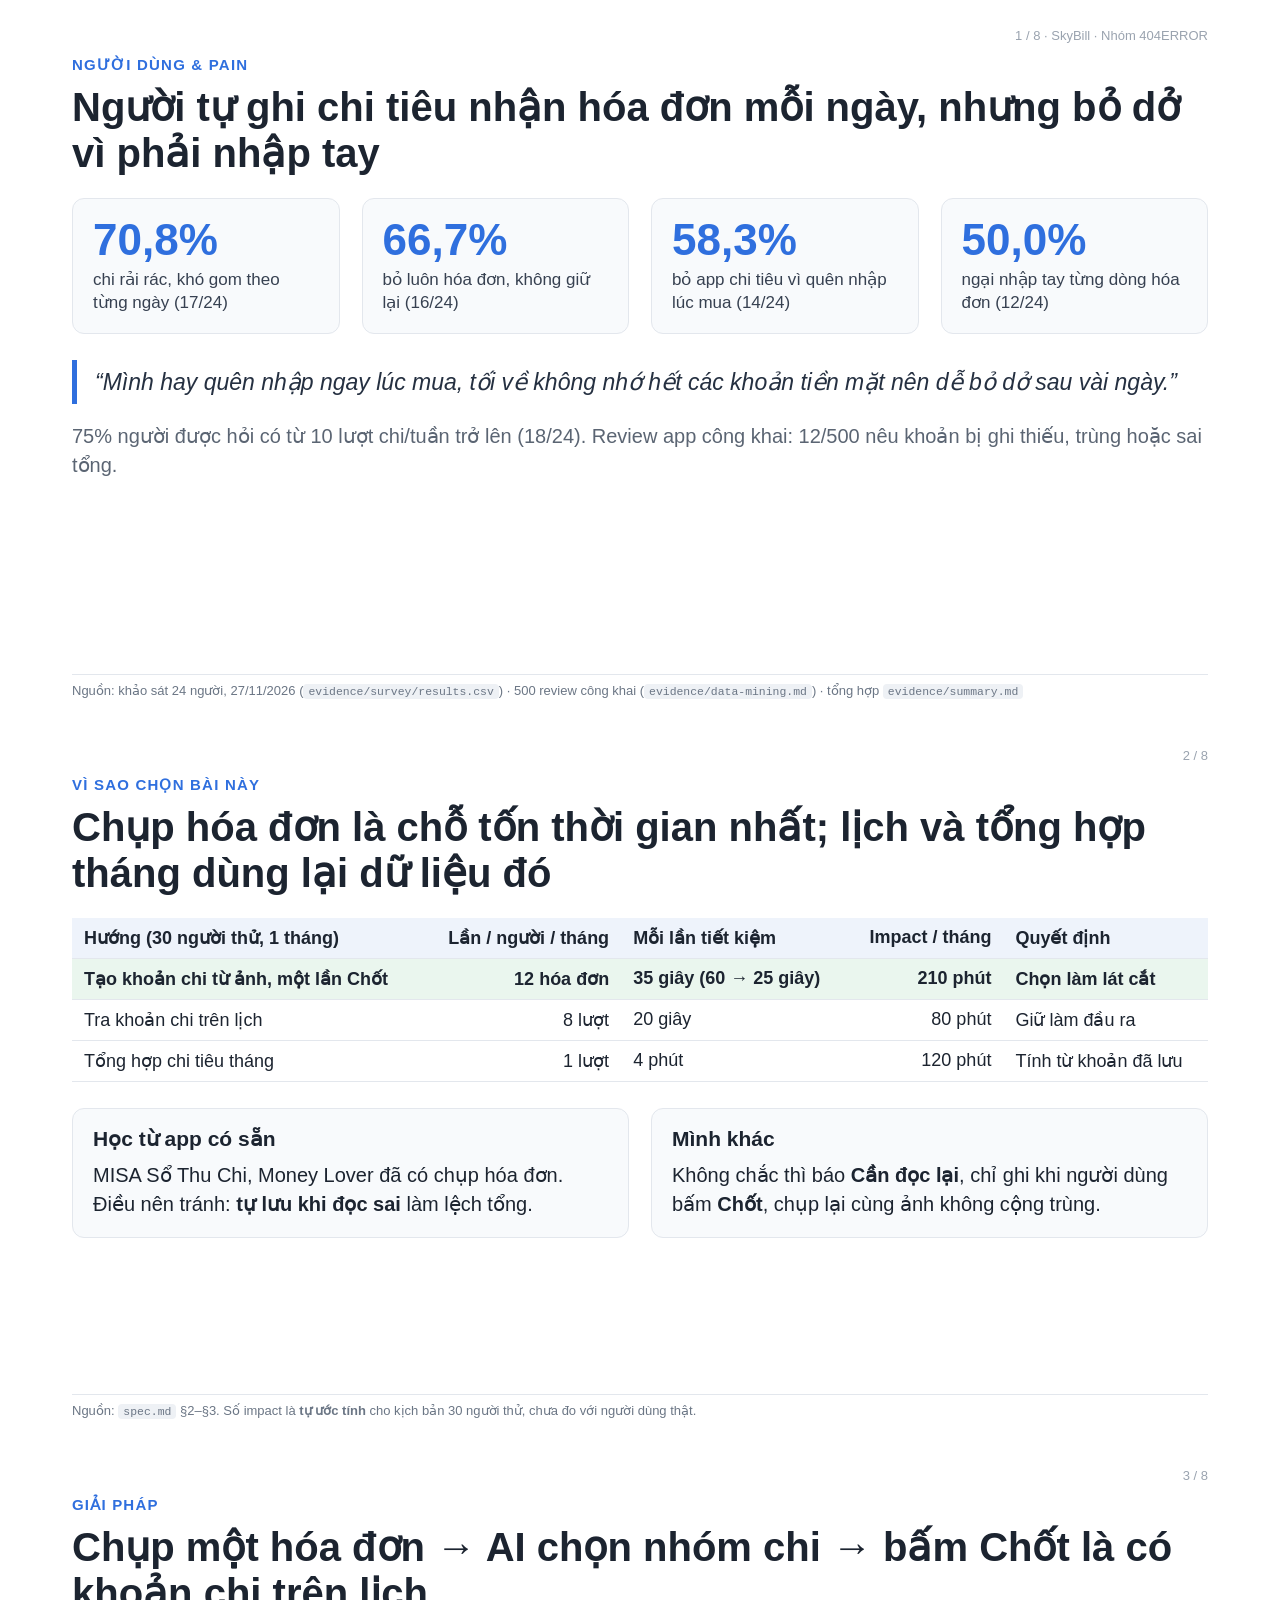
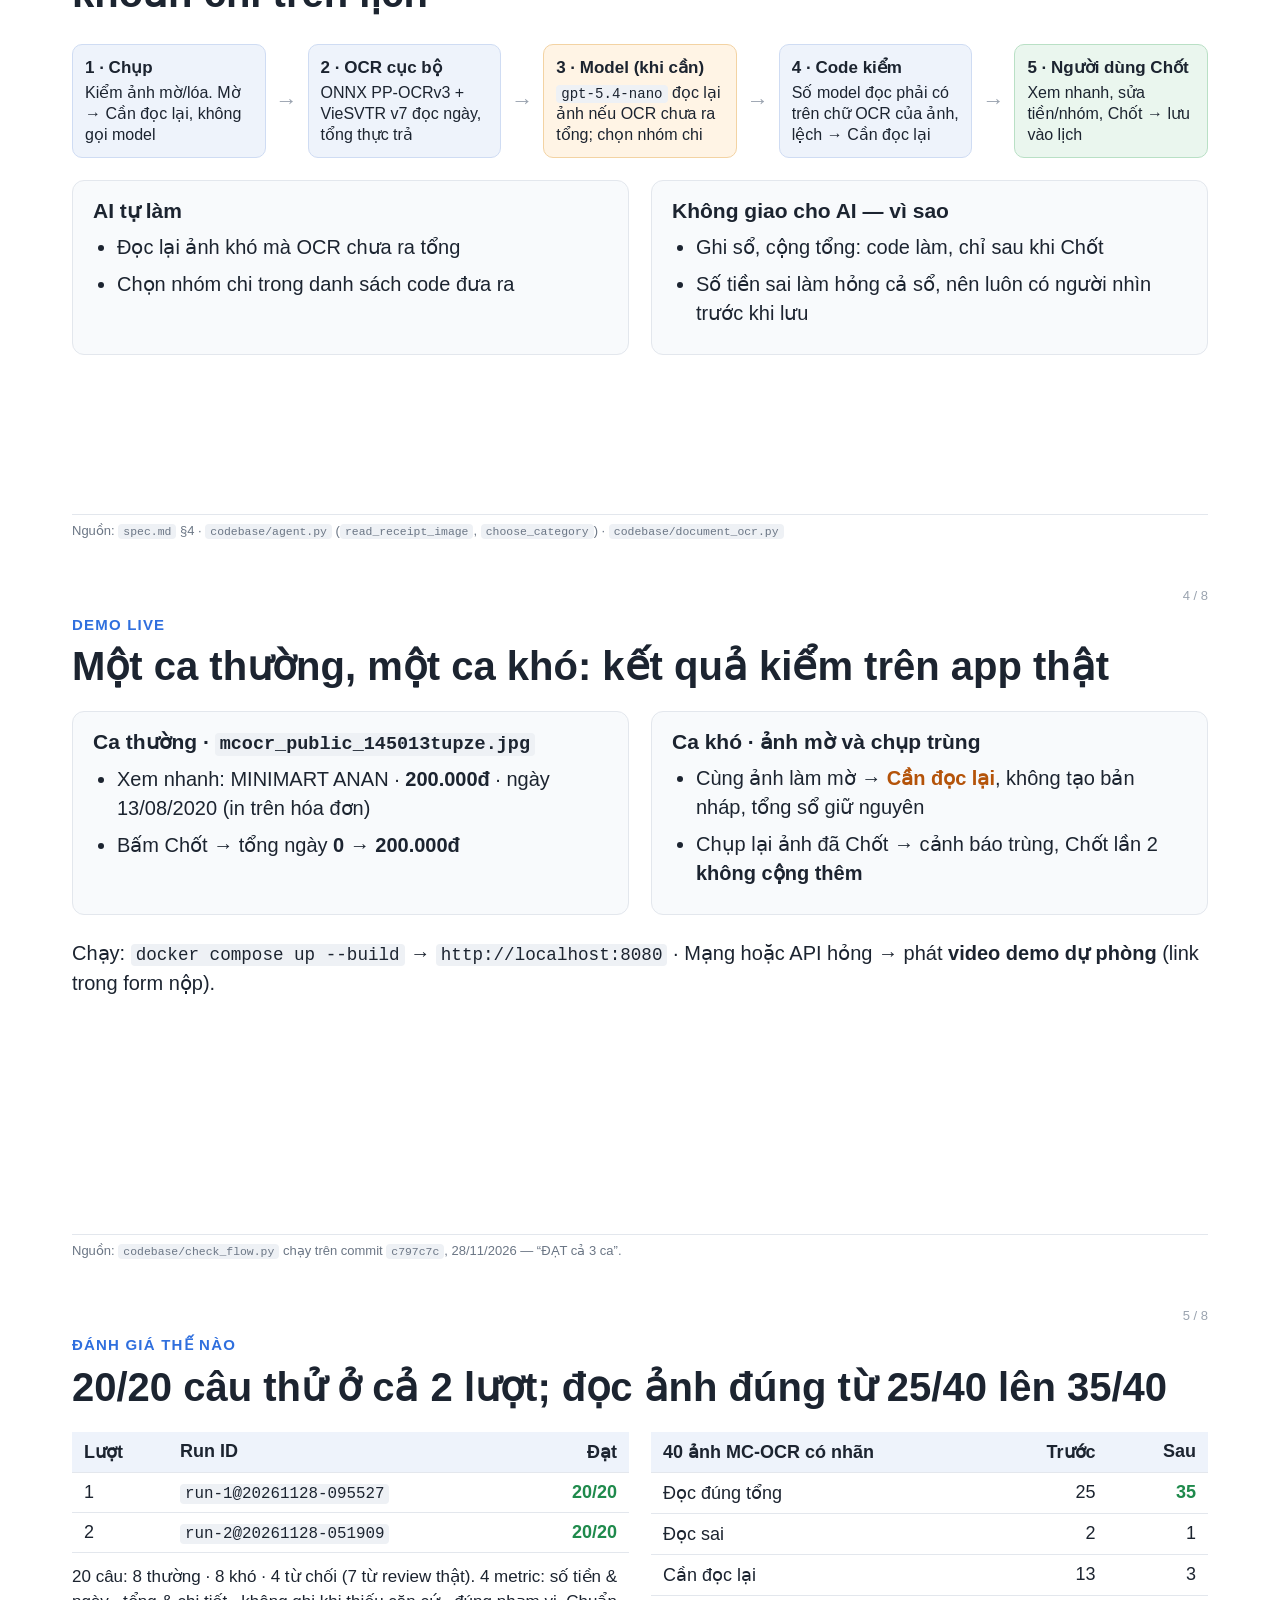
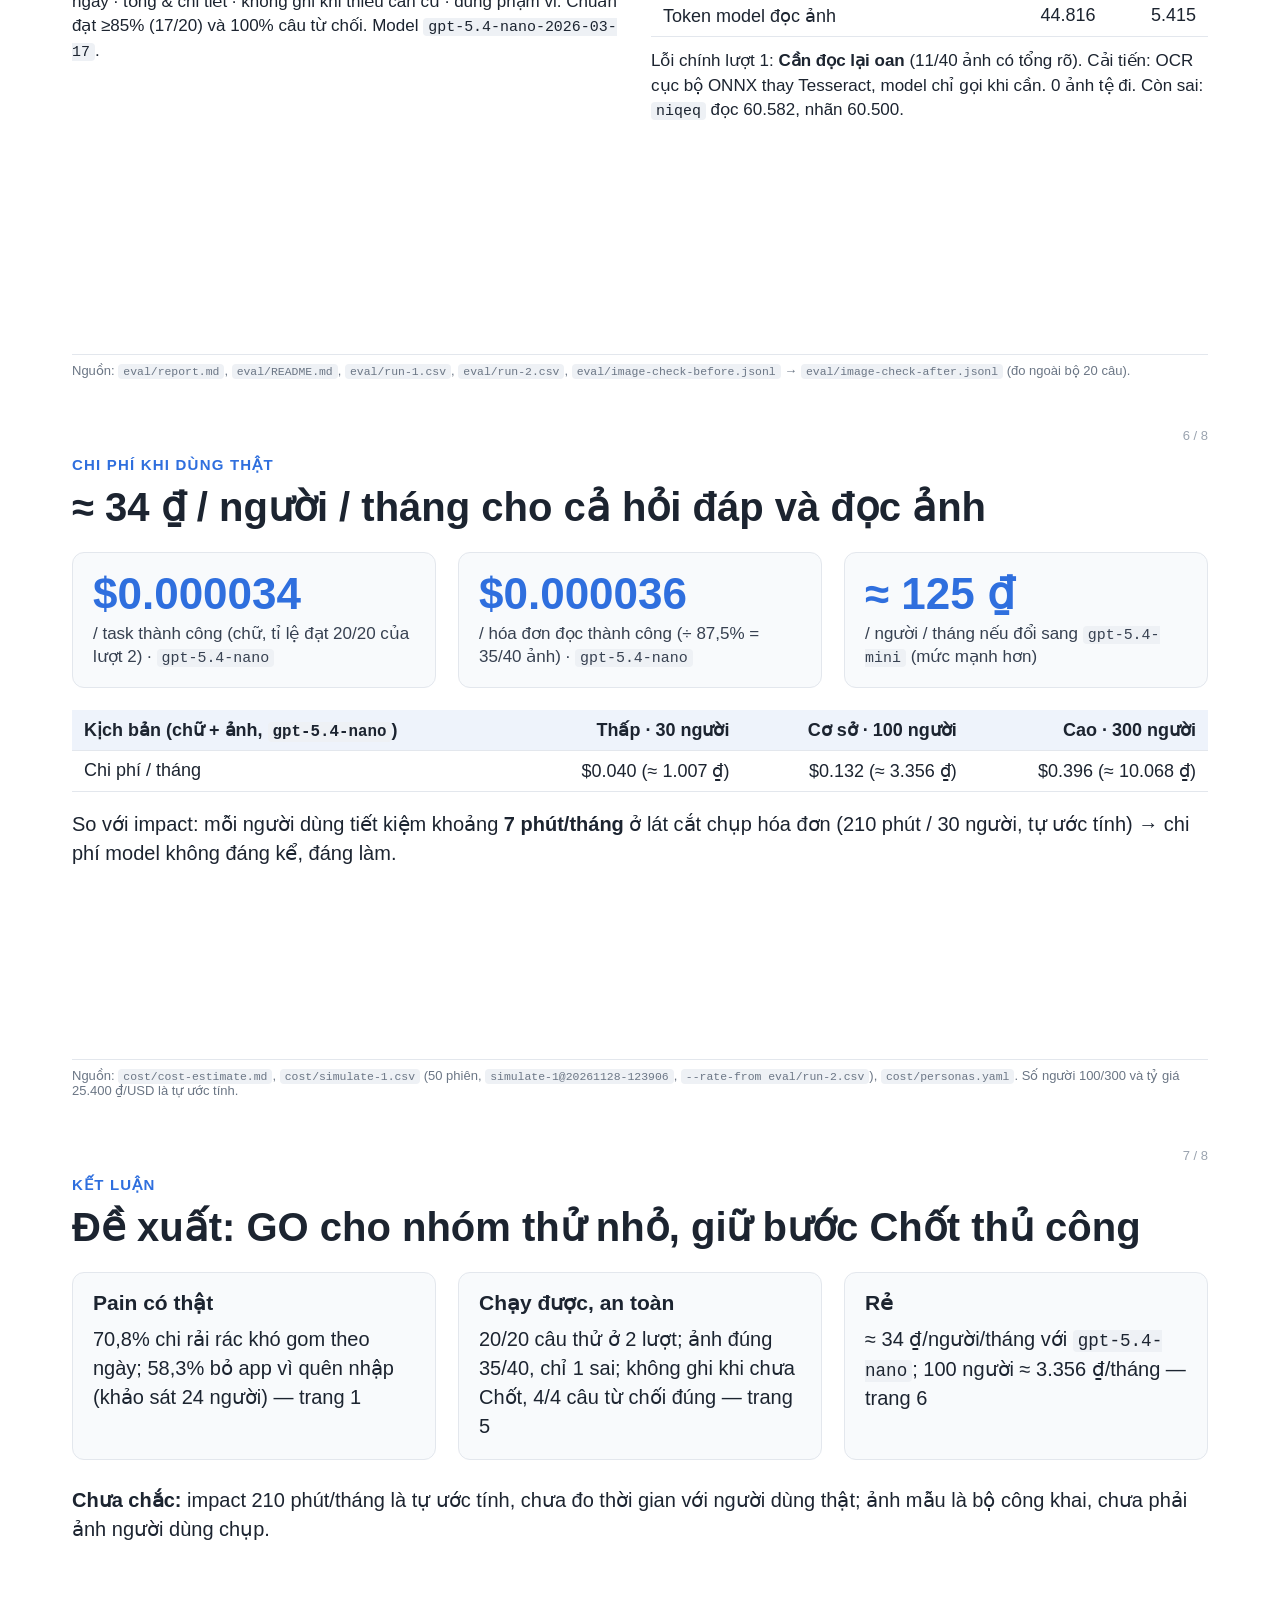
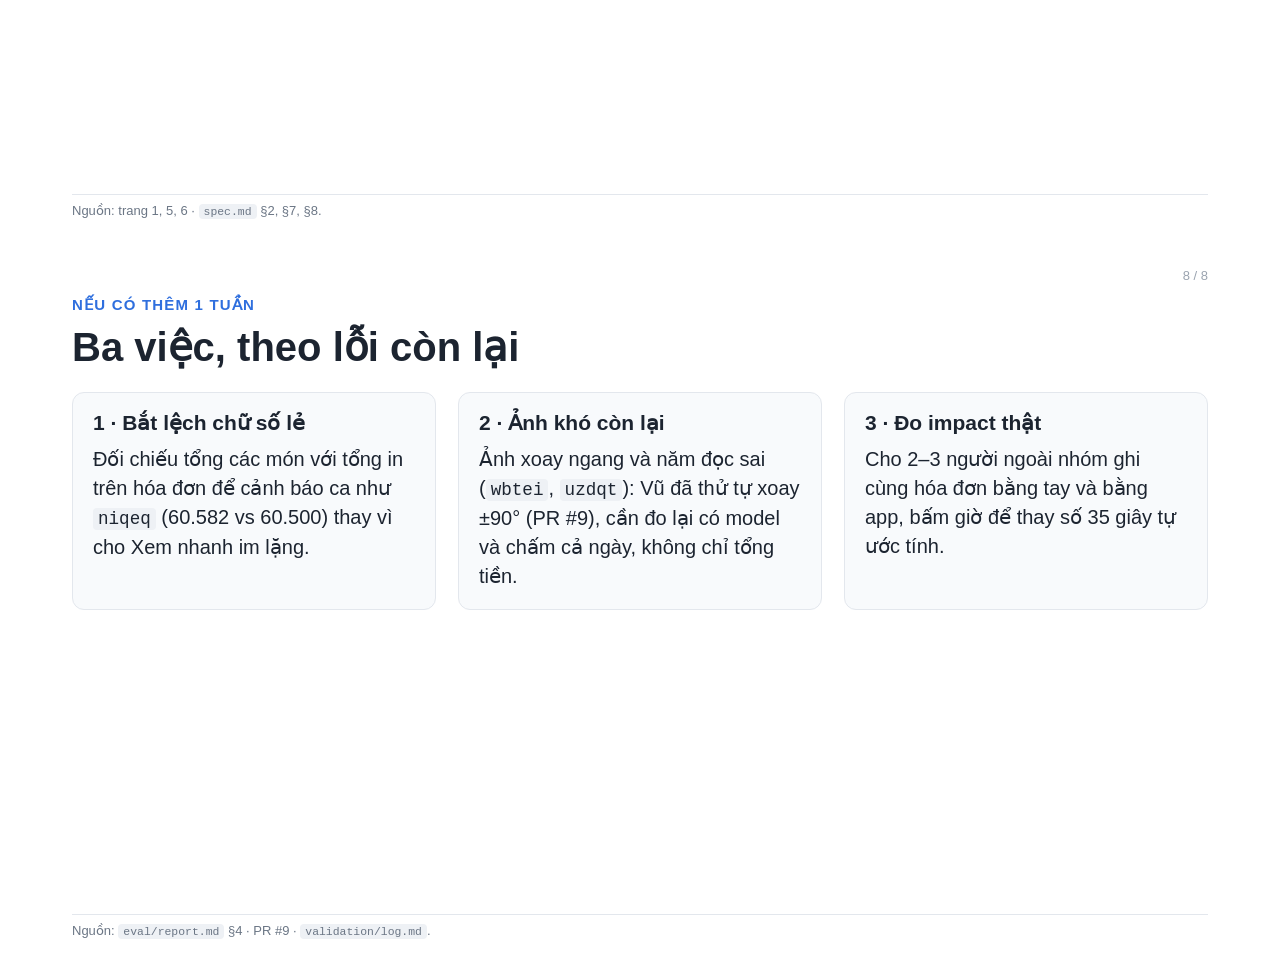
==== slides/demo-slides.html @ 3494bb7d "CP4: demo-slides.pdf (8 trang), spec §9 rủi ro & an toàn, §10 dùng AI - demo-slides.pdf ở gốc repo, " ====
<!doctype html>
<html lang="vi">
<head>
<meta charset="utf-8">
<title>SkyBill · Nhóm 404ERROR · CP4</title>
<!-- Nguồn của demo-slides.pdf. Xuất lại: google-chrome --headless --no-pdf-header-footer --print-to-pdf=demo-slides.pdf slides/demo-slides.html -->
<style>
  @page { size: 1280px 720px; margin: 0; }
  * { box-sizing: border-box; }
  html, body { margin: 0; padding: 0; }
  body { font-family: "Inter", "Segoe UI", "Noto Sans", Arial, sans-serif; color: #1c2430; -webkit-print-color-adjust: exact; print-color-adjust: exact; }
  .slide { width: 1280px; height: 720px; padding: 56px 72px 44px; position: relative; page-break-after: always; overflow: hidden; background: #fff; display: flex; flex-direction: column; }
  .slide:last-child { page-break-after: auto; }
  .kicker { font-size: 15px; letter-spacing: .08em; text-transform: uppercase; color: #2f6fde; font-weight: 700; margin-bottom: 10px; }
  h1 { font-size: 40px; line-height: 1.15; margin: 0 0 22px; font-weight: 750; }
  h2 { font-size: 21px; margin: 0 0 10px; font-weight: 700; }
  p, li { font-size: 20px; line-height: 1.45; }
  ul { margin: 0; padding-left: 24px; }
  li { margin-bottom: 8px; }
  .src { position: absolute; left: 72px; right: 72px; bottom: 22px; font-size: 13px; color: #6b7685; border-top: 1px solid #e3e7ed; padding-top: 8px; }
  .page { position: absolute; right: 72px; top: 28px; font-size: 13px; color: #9aa3af; }
  .grid { display: grid; gap: 22px; }
  .g2 { grid-template-columns: 1fr 1fr; }
  .g3 { grid-template-columns: repeat(3, 1fr); }
  .g4 { grid-template-columns: repeat(4, 1fr); }
  .card { border: 1px solid #e3e7ed; border-radius: 12px; padding: 18px 20px; background: #f8fafc; }
  .stat { font-size: 44px; font-weight: 800; color: #2f6fde; line-height: 1.05; }
  .stat small { font-size: 20px; font-weight: 600; color: #4b5563; }
  .label { font-size: 17px; color: #374151; margin-top: 6px; line-height: 1.35; }
  .quote { font-size: 23px; line-height: 1.4; font-style: italic; border-left: 5px solid #2f6fde; padding: 6px 0 6px 18px; margin: 0; color: #253041; }
  table { border-collapse: collapse; width: 100%; font-size: 18px; }
  th, td { text-align: left; padding: 9px 12px; border-bottom: 1px solid #e3e7ed; vertical-align: top; }
  th { background: #eef3fb; font-weight: 700; }
  td.num, th.num { text-align: right; font-variant-numeric: tabular-nums; }
  .pick td { background: #eaf6ee; font-weight: 600; }
  .flow { display: flex; align-items: stretch; gap: 10px; margin: 6px 0 22px; }
  .step { flex: 1; border-radius: 10px; padding: 12px 12px; font-size: 16px; line-height: 1.3; background: #eef3fb; border: 1px solid #cfdcf3; }
  .step b { display: block; font-size: 17px; margin-bottom: 4px; }
  .step.ai { background: #fff4e5; border-color: #f3d3a3; }
  .step.human { background: #eaf6ee; border-color: #b9e0c5; }
  .arrow { align-self: center; color: #9aa3af; font-size: 22px; }
  .ok { color: #1f8a4c; font-weight: 700; }
  .warn { color: #b45309; font-weight: 700; }
  .big { font-size: 64px; font-weight: 850; color: #1f8a4c; line-height: 1; }
  code { font-family: "JetBrains Mono", Consolas, monospace; font-size: .88em; background: #eef1f5; padding: 1px 5px; border-radius: 4px; }
  .title-slide { justify-content: center; background: linear-gradient(135deg, #f3f7fe 0%, #ffffff 60%); }
  .title-slide h1 { font-size: 54px; margin-bottom: 14px; }
  .muted { color: #5b6573; }
</style>
</head>
<body>

<!-- 1 · Người dùng & pain -->
<section class="slide">
  <div class="page">1 / 8 · SkyBill · Nhóm 404ERROR</div>
  <div class="kicker">Người dùng &amp; pain</div>
  <h1>Người tự ghi chi tiêu nhận hóa đơn mỗi ngày, nhưng bỏ dở vì phải nhập tay</h1>
  <div class="grid g4" style="margin-bottom:26px">
    <div class="card"><div class="stat">70,8%</div><div class="label">chi rải rác, khó gom theo từng ngày (17/24)</div></div>
    <div class="card"><div class="stat">66,7%</div><div class="label">bỏ luôn hóa đơn, không giữ lại (16/24)</div></div>
    <div class="card"><div class="stat">58,3%</div><div class="label">bỏ app chi tiêu vì quên nhập lúc mua (14/24)</div></div>
    <div class="card"><div class="stat">50,0%</div><div class="label">ngại nhập tay từng dòng hóa đơn (12/24)</div></div>
  </div>
  <p class="quote">“Mình hay quên nhập ngay lúc mua, tối về không nhớ hết các khoản tiền mặt nên dễ bỏ dở sau vài ngày.”</p>
  <p class="muted" style="margin-top:18px">75% người được hỏi có từ 10 lượt chi/tuần trở lên (18/24). Review app công khai: 12/500 nêu khoản bị ghi thiếu, trùng hoặc sai tổng.</p>
  <div class="src">Nguồn: khảo sát 24 người, 27/11/2026 (<code>evidence/survey/results.csv</code>) · 500 review công khai (<code>evidence/data-mining.md</code>) · tổng hợp <code>evidence/summary.md</code></div>
</section>

<!-- 2 · Vì sao chọn -->
<section class="slide">
  <div class="page">2 / 8</div>
  <div class="kicker">Vì sao chọn bài này</div>
  <h1>Chụp hóa đơn là chỗ tốn thời gian nhất; lịch và tổng hợp tháng dùng lại dữ liệu đó</h1>
  <table>
    <tr><th>Hướng (30 người thử, 1 tháng)</th><th class="num">Lần / người / tháng</th><th>Mỗi lần tiết kiệm</th><th class="num">Impact / tháng</th><th>Quyết định</th></tr>
    <tr class="pick"><td>Tạo khoản chi từ ảnh, một lần Chốt</td><td class="num">12 hóa đơn</td><td>35 giây (60 → 25 giây)</td><td class="num">210 phút</td><td>Chọn làm lát cắt</td></tr>
    <tr><td>Tra khoản chi trên lịch</td><td class="num">8 lượt</td><td>20 giây</td><td class="num">80 phút</td><td>Giữ làm đầu ra</td></tr>
    <tr><td>Tổng hợp chi tiêu tháng</td><td class="num">1 lượt</td><td>4 phút</td><td class="num">120 phút</td><td>Tính từ khoản đã lưu</td></tr>
  </table>
  <div class="grid g2" style="margin-top:26px">
    <div class="card"><h2>Học từ app có sẵn</h2><p style="margin:0">MISA Sổ Thu Chi, Money Lover đã có chụp hóa đơn. Điều nên tránh: <b>tự lưu khi đọc sai</b> làm lệch tổng.</p></div>
    <div class="card"><h2>Mình khác</h2><p style="margin:0">Không chắc thì báo <b>Cần đọc lại</b>, chỉ ghi khi người dùng bấm <b>Chốt</b>, chụp lại cùng ảnh không cộng trùng.</p></div>
  </div>
  <div class="src">Nguồn: <code>spec.md</code> §2–§3. Số impact là <b>tự ước tính</b> cho kịch bản 30 người thử, chưa đo với người dùng thật.</div>
</section>

<!-- 3 · Giải pháp -->
<section class="slide">
  <div class="page">3 / 8</div>
  <div class="kicker">Giải pháp</div>
  <h1>Chụp một hóa đơn → AI chọn nhóm chi → bấm Chốt là có khoản chi trên lịch</h1>
  <div class="flow">
    <div class="step"><b>1 · Chụp</b>Kiểm ảnh mờ/lóa. Mờ → Cần đọc lại, không gọi model</div>
    <div class="arrow">→</div>
    <div class="step"><b>2 · OCR cục bộ</b>ONNX PP-OCRv3 + VieSVTR v7 đọc ngày, tổng thực trả</div>
    <div class="arrow">→</div>
    <div class="step ai"><b>3 · Model (khi cần)</b><code>gpt-5.4-nano</code> đọc lại ảnh nếu OCR chưa ra tổng; chọn nhóm chi</div>
    <div class="arrow">→</div>
    <div class="step"><b>4 · Code kiểm</b>Số model đọc phải có trên chữ OCR của ảnh, lệch → Cần đọc lại</div>
    <div class="arrow">→</div>
    <div class="step human"><b>5 · Người dùng Chốt</b>Xem nhanh, sửa tiền/nhóm, Chốt → lưu vào lịch</div>
  </div>
  <div class="grid g2">
    <div class="card"><h2>AI tự làm</h2><ul><li>Đọc lại ảnh khó mà OCR chưa ra tổng</li><li>Chọn nhóm chi trong danh sách code đưa ra</li></ul></div>
    <div class="card"><h2>Không giao cho AI — vì sao</h2><ul><li>Ghi sổ, cộng tổng: code làm, chỉ sau khi Chốt</li><li>Số tiền sai làm hỏng cả sổ, nên luôn có người nhìn trước khi lưu</li></ul></div>
  </div>
  <div class="src">Nguồn: <code>spec.md</code> §4 · <code>codebase/agent.py</code> (<code>read_receipt_image</code>, <code>choose_category</code>) · <code>codebase/document_ocr.py</code></div>
</section>

<!-- 4 · Demo -->
<section class="slide">
  <div class="page">4 / 8</div>
  <div class="kicker">Demo live</div>
  <h1>Một ca thường, một ca khó: kết quả kiểm trên app thật</h1>
  <div class="grid g2">
    <div class="card">
      <h2>Ca thường · <code>mcocr_public_145013tupze.jpg</code></h2>
      <ul>
        <li>Xem nhanh: MINIMART ANAN · <b>200.000đ</b> · ngày 13/08/2020 (in trên hóa đơn)</li>
        <li>Bấm Chốt → tổng ngày <b>0 → 200.000đ</b></li>
      </ul>
    </div>
    <div class="card">
      <h2>Ca khó · ảnh mờ và chụp trùng</h2>
      <ul>
        <li>Cùng ảnh làm mờ → <span class="warn">Cần đọc lại</span>, không tạo bản nháp, tổng sổ giữ nguyên</li>
        <li>Chụp lại ảnh đã Chốt → cảnh báo trùng, Chốt lần 2 <b>không cộng thêm</b></li>
      </ul>
    </div>
  </div>
  <p style="margin-top:24px">Chạy: <code>docker compose up --build</code> → <code>http://localhost:8080</code> · Mạng hoặc API hỏng → phát <b>video demo dự phòng</b> (link trong form nộp).</p>
  <div class="src">Nguồn: <code>codebase/check_flow.py</code> chạy trên commit <code>c797c7c</code>, 28/11/2026 — “ĐẠT cả 3 ca”.</div>
</section>

<!-- 5 · Đánh giá -->
<section class="slide">
  <div class="page">5 / 8</div>
  <div class="kicker">Đánh giá thế nào</div>
  <h1>20/20 câu thử ở cả 2 lượt; đọc ảnh đúng từ 25/40 lên 35/40</h1>
  <div class="grid g2">
    <div>
      <table>
        <tr><th>Lượt</th><th>Run ID</th><th class="num">Đạt</th></tr>
        <tr><td>1</td><td><code>run-1@20261128-095527</code></td><td class="num ok">20/20</td></tr>
        <tr><td>2</td><td><code>run-2@20261128-051909</code></td><td class="num ok">20/20</td></tr>
      </table>
      <p style="font-size:17px;margin-top:12px">20 câu: 8 thường · 8 khó · 4 từ chối (7 từ review thật). 4 metric: số tiền &amp; ngày · tổng &amp; chi tiết · không ghi khi thiếu căn cứ · đúng phạm vi. Chuẩn đạt ≥85% (17/20) và 100% câu từ chối. Model <code>gpt-5.4-nano-2026-03-17</code>.</p>
    </div>
    <div>
      <table>
        <tr><th>40 ảnh MC-OCR có nhãn</th><th class="num">Trước</th><th class="num">Sau</th></tr>
        <tr><td>Đọc đúng tổng</td><td class="num">25</td><td class="num ok">35</td></tr>
        <tr><td>Đọc sai</td><td class="num">2</td><td class="num">1</td></tr>
        <tr><td>Cần đọc lại</td><td class="num">13</td><td class="num">3</td></tr>
        <tr><td>Token model đọc ảnh</td><td class="num">44.816</td><td class="num">5.415</td></tr>
      </table>
      <p style="font-size:17px;margin-top:12px">Lỗi chính lượt 1: <b>Cần đọc lại oan</b> (11/40 ảnh có tổng rõ). Cải tiến: OCR cục bộ ONNX thay Tesseract, model chỉ gọi khi cần. 0 ảnh tệ đi. Còn sai: <code>niqeq</code> đọc 60.582, nhãn 60.500.</p>
    </div>
  </div>
  <div class="src">Nguồn: <code>eval/report.md</code>, <code>eval/README.md</code>, <code>eval/run-1.csv</code>, <code>eval/run-2.csv</code>, <code>eval/image-check-before.jsonl</code> → <code>eval/image-check-after.jsonl</code> (đo ngoài bộ 20 câu).</div>
</section>

<!-- 6 · Chi phí -->
<section class="slide">
  <div class="page">6 / 8</div>
  <div class="kicker">Chi phí khi dùng thật</div>
  <h1>≈ 34 ₫ / người / tháng cho cả hỏi đáp và đọc ảnh</h1>
  <div class="grid g3" style="margin-bottom:22px">
    <div class="card"><div class="stat">$0.000034</div><div class="label">/ task thành công (chữ, tỉ lệ đạt 20/20 của lượt 2) · <code>gpt-5.4-nano</code></div></div>
    <div class="card"><div class="stat">$0.000036</div><div class="label">/ hóa đơn đọc thành công (÷ 87,5% = 35/40 ảnh) · <code>gpt-5.4-nano</code></div></div>
    <div class="card"><div class="stat">≈ 125 ₫</div><div class="label">/ người / tháng nếu đổi sang <code>gpt-5.4-mini</code> (mức mạnh hơn)</div></div>
  </div>
  <table>
    <tr><th>Kịch bản (chữ + ảnh, <code>gpt-5.4-nano</code>)</th><th class="num">Thấp · 30 người</th><th class="num">Cơ sở · 100 người</th><th class="num">Cao · 300 người</th></tr>
    <tr><td>Chi phí / tháng</td><td class="num">$0.040 (≈ 1.007 ₫)</td><td class="num">$0.132 (≈ 3.356 ₫)</td><td class="num">$0.396 (≈ 10.068 ₫)</td></tr>
  </table>
  <p style="margin-top:18px">So với impact: mỗi người dùng tiết kiệm khoảng <b>7 phút/tháng</b> ở lát cắt chụp hóa đơn (210 phút / 30 người, tự ước tính) → chi phí model không đáng kể, đáng làm.</p>
  <div class="src">Nguồn: <code>cost/cost-estimate.md</code>, <code>cost/simulate-1.csv</code> (50 phiên, <code>simulate-1@20261128-123906</code>, <code>--rate-from eval/run-2.csv</code>), <code>cost/personas.yaml</code>. Số người 100/300 và tỷ giá 25.400 ₫/USD là tự ước tính.</div>
</section>

<!-- 7 · Kết luận -->
<section class="slide">
  <div class="page">7 / 8</div>
  <div class="kicker">Kết luận</div>
  <h1>Đề xuất: GO cho nhóm thử nhỏ, giữ bước Chốt thủ công</h1>
  <div class="grid g3">
    <div class="card"><h2>Pain có thật</h2><p style="margin:0">70,8% chi rải rác khó gom theo ngày; 58,3% bỏ app vì quên nhập (khảo sát 24 người) — trang 1</p></div>
    <div class="card"><h2>Chạy được, an toàn</h2><p style="margin:0">20/20 câu thử ở 2 lượt; ảnh đúng 35/40, chỉ 1 sai; không ghi khi chưa Chốt, 4/4 câu từ chối đúng — trang 5</p></div>
    <div class="card"><h2>Rẻ</h2><p style="margin:0">≈ 34 ₫/người/tháng với <code>gpt-5.4-nano</code>; 100 người ≈ 3.356 ₫/tháng — trang 6</p></div>
  </div>
  <p style="margin-top:26px"><b>Chưa chắc:</b> impact 210 phút/tháng là tự ước tính, chưa đo thời gian với người dùng thật; ảnh mẫu là bộ công khai, chưa phải ảnh người dùng chụp.</p>
  <div class="src">Nguồn: trang 1, 5, 6 · <code>spec.md</code> §2, §7, §8.</div>
</section>

<!-- 8 · Thêm 1 tuần -->
<section class="slide">
  <div class="page">8 / 8</div>
  <div class="kicker">Nếu có thêm 1 tuần</div>
  <h1>Ba việc, theo lỗi còn lại</h1>
  <div class="grid g3">
    <div class="card"><h2>1 · Bắt lệch chữ số lẻ</h2><p style="margin:0">Đối chiếu tổng các món với tổng in trên hóa đơn để cảnh báo ca như <code>niqeq</code> (60.582 vs 60.500) thay vì cho Xem nhanh im lặng.</p></div>
    <div class="card"><h2>2 · Ảnh khó còn lại</h2><p style="margin:0">Ảnh xoay ngang và năm đọc sai (<code>wbtei</code>, <code>uzdqt</code>): Vũ đã thử tự xoay ±90° (PR #9), cần đo lại có model và chấm cả ngày, không chỉ tổng tiền.</p></div>
    <div class="card"><h2>3 · Đo impact thật</h2><p style="margin:0">Cho 2–3 người ngoài nhóm ghi cùng hóa đơn bằng tay và bằng app, bấm giờ để thay số 35 giây tự ước tính.</p></div>
  </div>
  <div class="src">Nguồn: <code>eval/report.md</code> §4 · PR #9 · <code>validation/log.md</code>.</div>
</section>

</body>
</html>
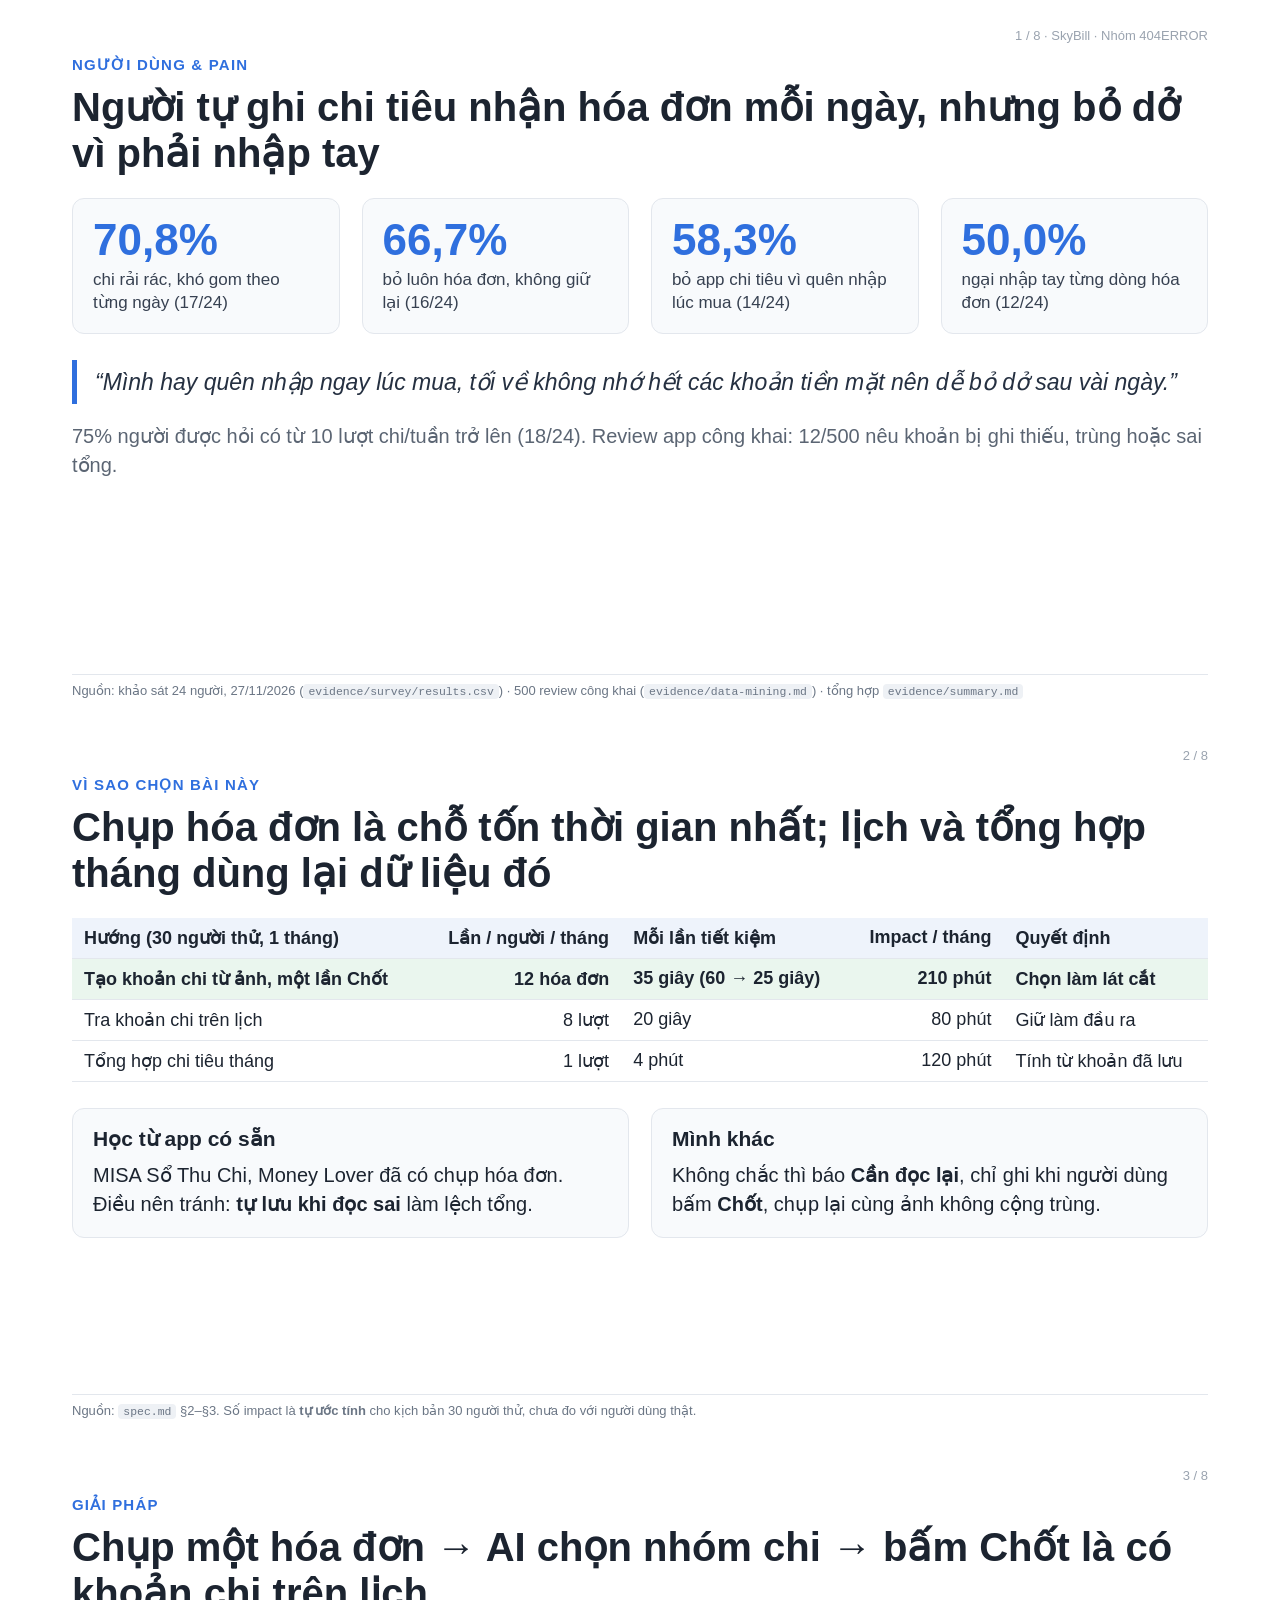
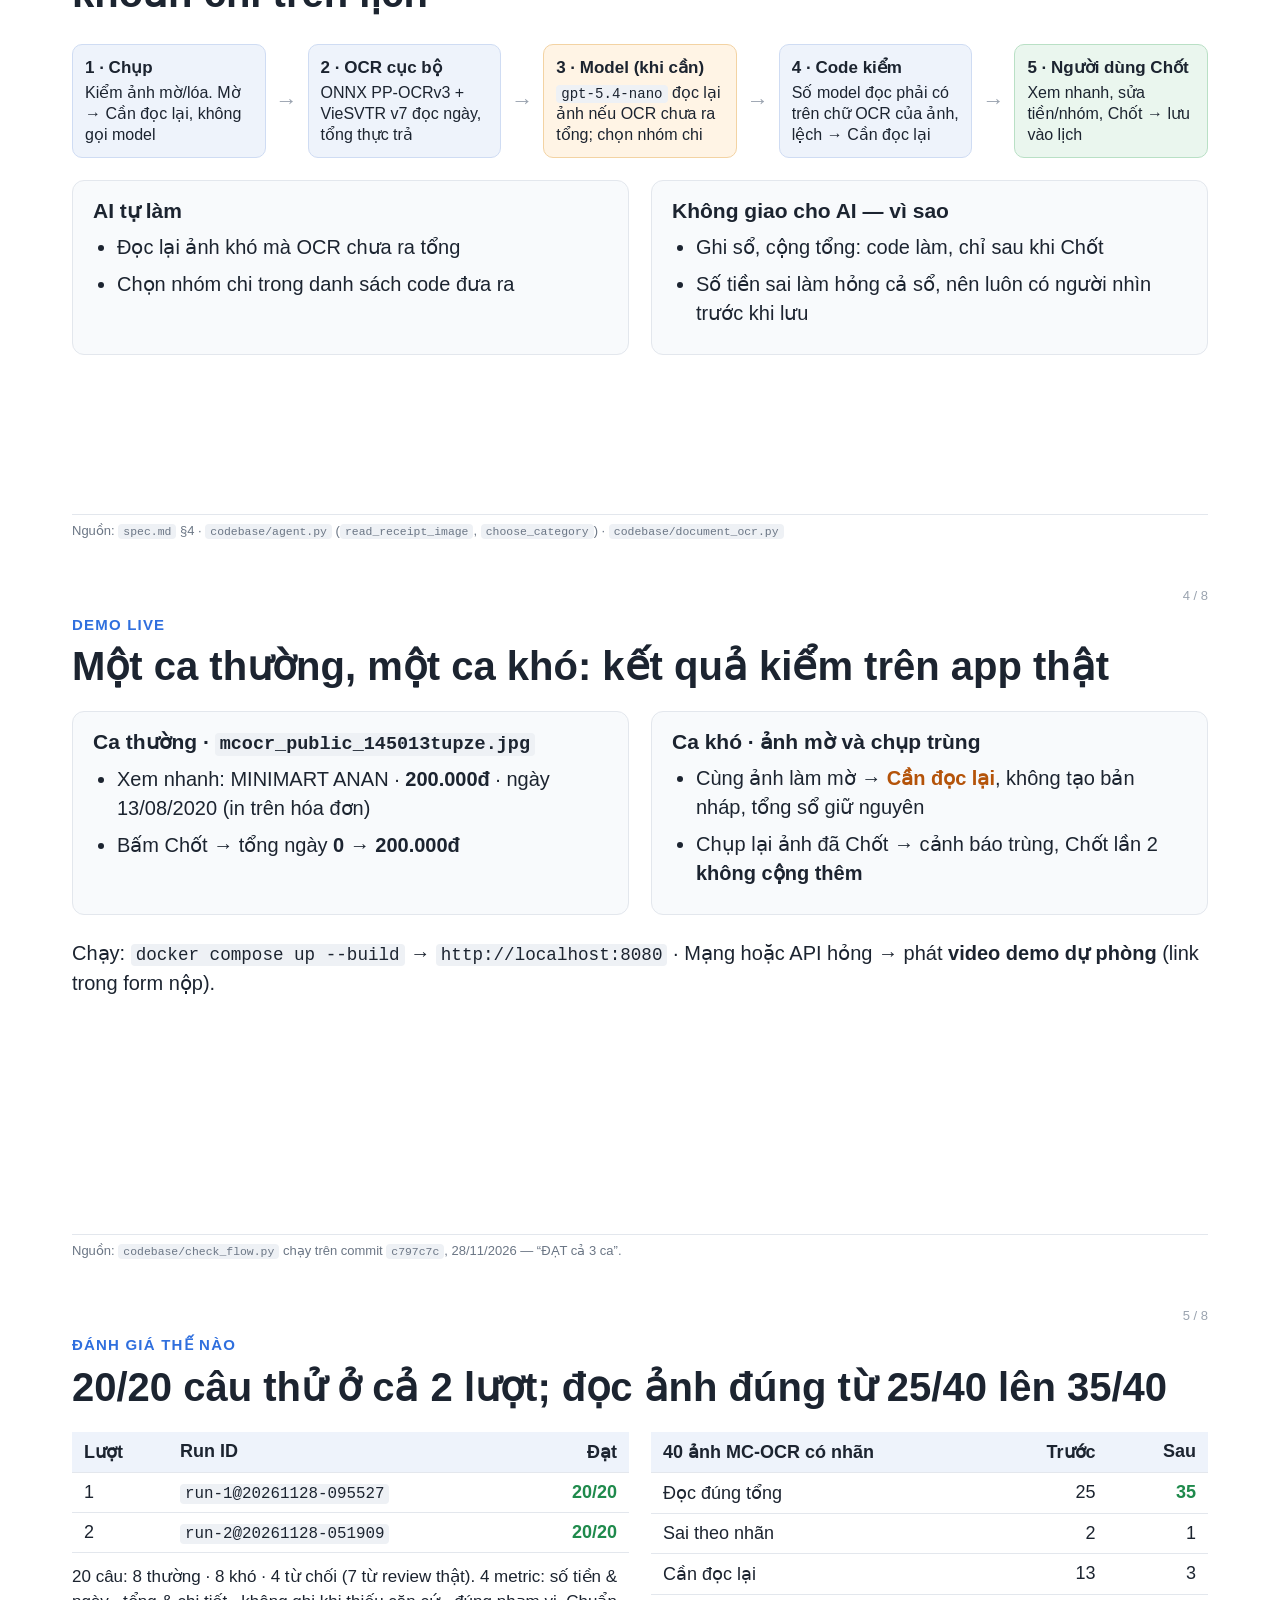
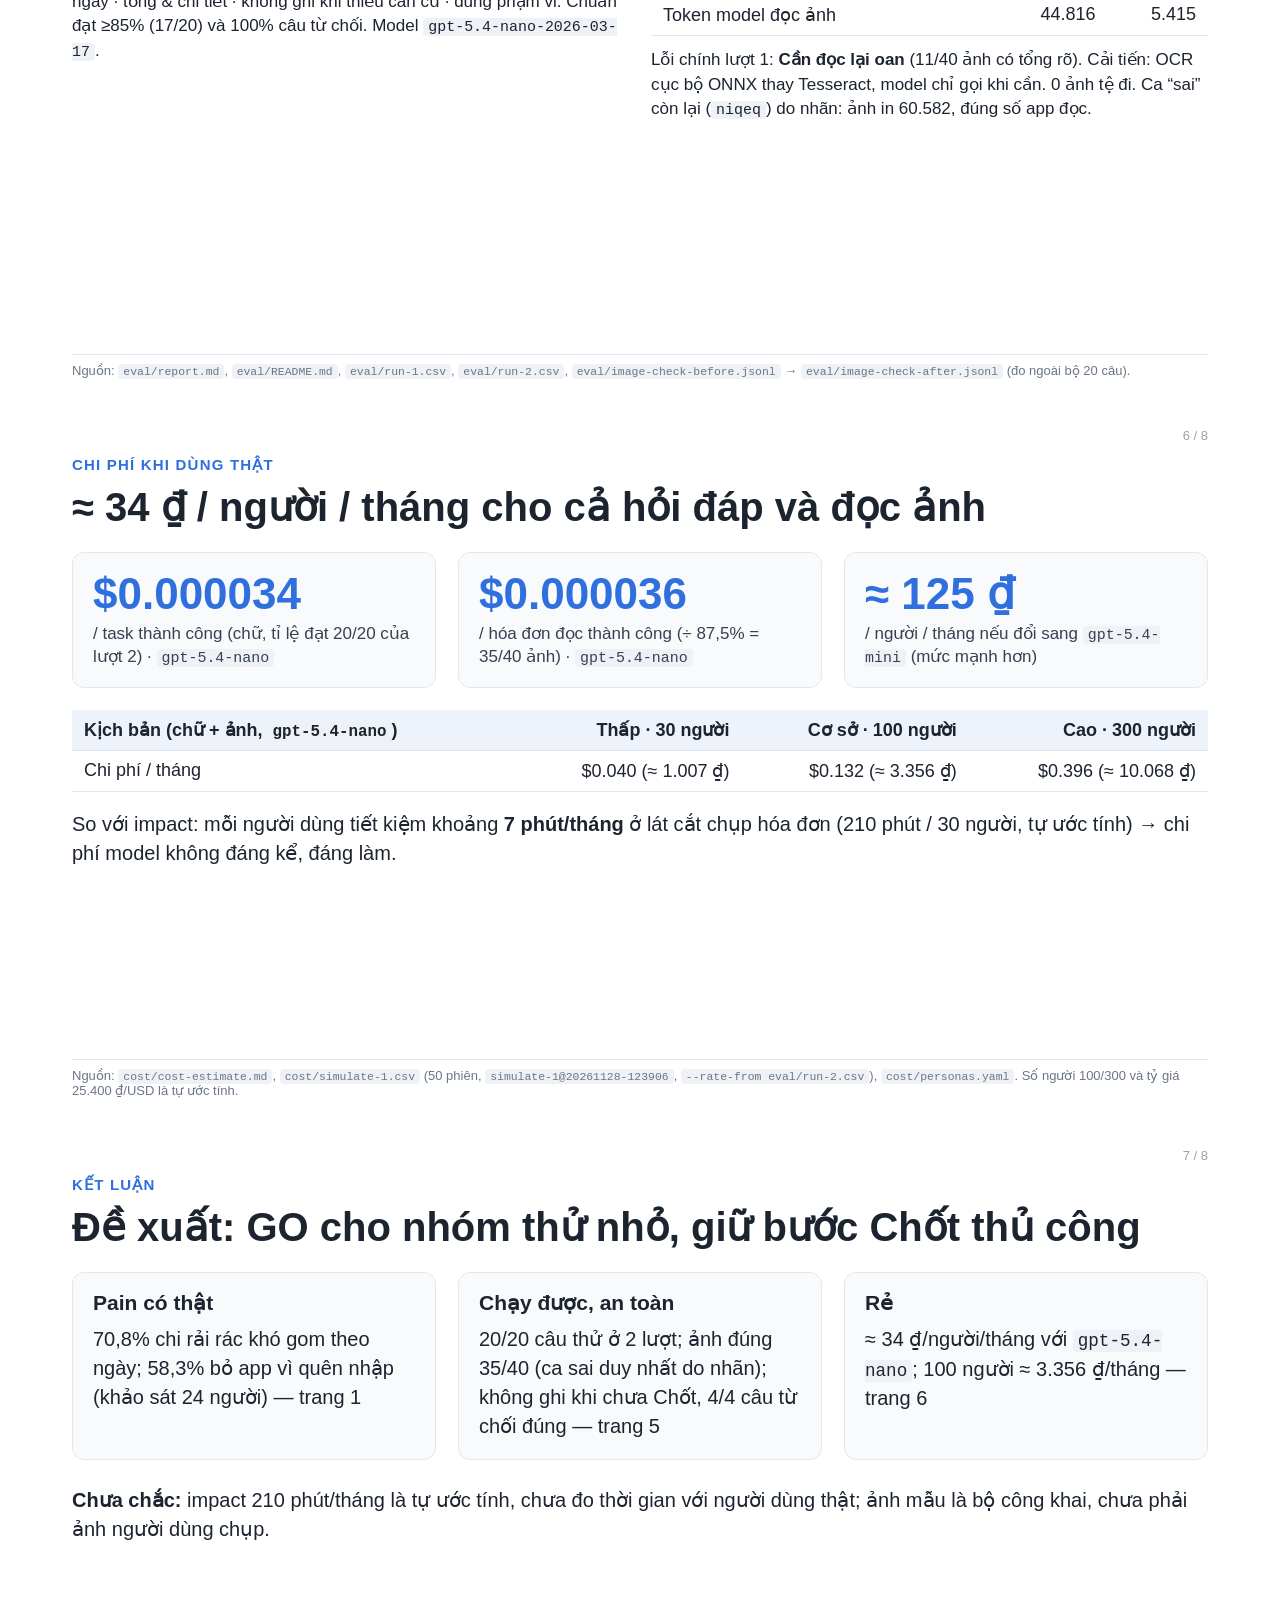
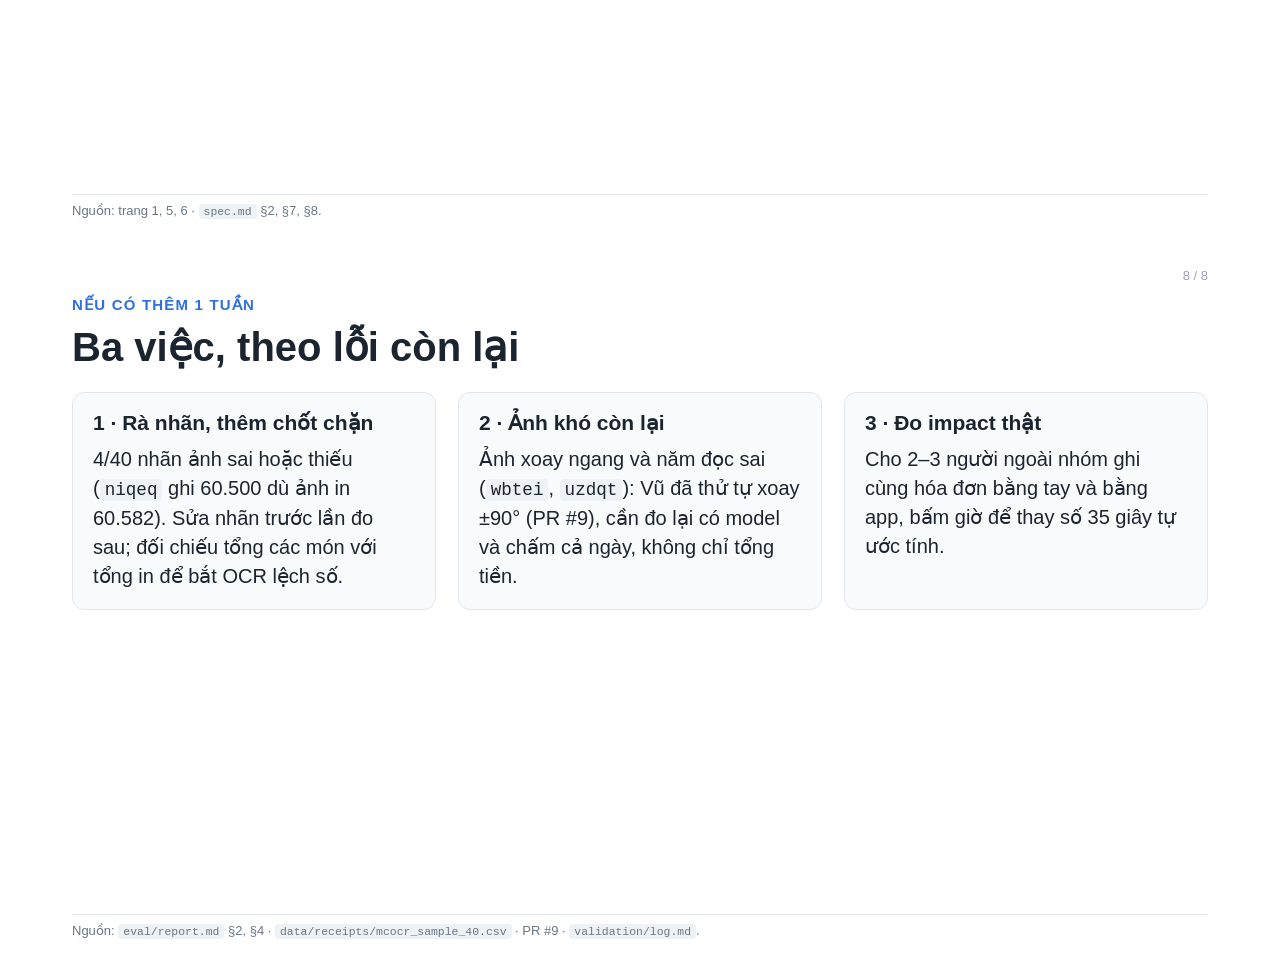
==== commit 4acb54df: "eval(post-cp4): ca niqeq là lỗi nhãn, không phải đọc sai Ảnh mcocr_public_145013niqeq.jpg in TỔNG TI" ====
--- a/slides/demo-slides.html
+++ b/slides/demo-slides.html
@@ -150,11 +150,11 @@
       <table>
         <tr><th>40 ảnh MC-OCR có nhãn</th><th class="num">Trước</th><th class="num">Sau</th></tr>
         <tr><td>Đọc đúng tổng</td><td class="num">25</td><td class="num ok">35</td></tr>
-        <tr><td>Đọc sai</td><td class="num">2</td><td class="num">1</td></tr>
+        <tr><td>Sai theo nhãn</td><td class="num">2</td><td class="num">1</td></tr>
         <tr><td>Cần đọc lại</td><td class="num">13</td><td class="num">3</td></tr>
         <tr><td>Token model đọc ảnh</td><td class="num">44.816</td><td class="num">5.415</td></tr>
       </table>
-      <p style="font-size:17px;margin-top:12px">Lỗi chính lượt 1: <b>Cần đọc lại oan</b> (11/40 ảnh có tổng rõ). Cải tiến: OCR cục bộ ONNX thay Tesseract, model chỉ gọi khi cần. 0 ảnh tệ đi. Còn sai: <code>niqeq</code> đọc 60.582, nhãn 60.500.</p>
+      <p style="font-size:17px;margin-top:12px">Lỗi chính lượt 1: <b>Cần đọc lại oan</b> (11/40 ảnh có tổng rõ). Cải tiến: OCR cục bộ ONNX thay Tesseract, model chỉ gọi khi cần. 0 ảnh tệ đi. Ca “sai” còn lại (<code>niqeq</code>) do nhãn: ảnh in 60.582, đúng số app đọc.</p>
     </div>
   </div>
   <div class="src">Nguồn: <code>eval/report.md</code>, <code>eval/README.md</code>, <code>eval/run-1.csv</code>, <code>eval/run-2.csv</code>, <code>eval/image-check-before.jsonl</code> → <code>eval/image-check-after.jsonl</code> (đo ngoài bộ 20 câu).</div>
@@ -185,7 +185,7 @@
   <h1>Đề xuất: GO cho nhóm thử nhỏ, giữ bước Chốt thủ công</h1>
   <div class="grid g3">
     <div class="card"><h2>Pain có thật</h2><p style="margin:0">70,8% chi rải rác khó gom theo ngày; 58,3% bỏ app vì quên nhập (khảo sát 24 người) — trang 1</p></div>
-    <div class="card"><h2>Chạy được, an toàn</h2><p style="margin:0">20/20 câu thử ở 2 lượt; ảnh đúng 35/40, chỉ 1 sai; không ghi khi chưa Chốt, 4/4 câu từ chối đúng — trang 5</p></div>
+    <div class="card"><h2>Chạy được, an toàn</h2><p style="margin:0">20/20 câu thử ở 2 lượt; ảnh đúng 35/40 (ca sai duy nhất do nhãn); không ghi khi chưa Chốt, 4/4 câu từ chối đúng — trang 5</p></div>
     <div class="card"><h2>Rẻ</h2><p style="margin:0">≈ 34 ₫/người/tháng với <code>gpt-5.4-nano</code>; 100 người ≈ 3.356 ₫/tháng — trang 6</p></div>
   </div>
   <p style="margin-top:26px"><b>Chưa chắc:</b> impact 210 phút/tháng là tự ước tính, chưa đo thời gian với người dùng thật; ảnh mẫu là bộ công khai, chưa phải ảnh người dùng chụp.</p>
@@ -198,11 +198,11 @@
   <div class="kicker">Nếu có thêm 1 tuần</div>
   <h1>Ba việc, theo lỗi còn lại</h1>
   <div class="grid g3">
-    <div class="card"><h2>1 · Bắt lệch chữ số lẻ</h2><p style="margin:0">Đối chiếu tổng các món với tổng in trên hóa đơn để cảnh báo ca như <code>niqeq</code> (60.582 vs 60.500) thay vì cho Xem nhanh im lặng.</p></div>
+    <div class="card"><h2>1 · Rà nhãn, thêm chốt chặn</h2><p style="margin:0">4/40 nhãn ảnh sai hoặc thiếu (<code>niqeq</code> ghi 60.500 dù ảnh in 60.582). Sửa nhãn trước lần đo sau; đối chiếu tổng các món với tổng in để bắt OCR lệch số.</p></div>
     <div class="card"><h2>2 · Ảnh khó còn lại</h2><p style="margin:0">Ảnh xoay ngang và năm đọc sai (<code>wbtei</code>, <code>uzdqt</code>): Vũ đã thử tự xoay ±90° (PR #9), cần đo lại có model và chấm cả ngày, không chỉ tổng tiền.</p></div>
     <div class="card"><h2>3 · Đo impact thật</h2><p style="margin:0">Cho 2–3 người ngoài nhóm ghi cùng hóa đơn bằng tay và bằng app, bấm giờ để thay số 35 giây tự ước tính.</p></div>
   </div>
-  <div class="src">Nguồn: <code>eval/report.md</code> §4 · PR #9 · <code>validation/log.md</code>.</div>
+  <div class="src">Nguồn: <code>eval/report.md</code> §2, §4 · <code>data/receipts/mcocr_sample_40.csv</code> · PR #9 · <code>validation/log.md</code>.</div>
 </section>
 
 </body>
